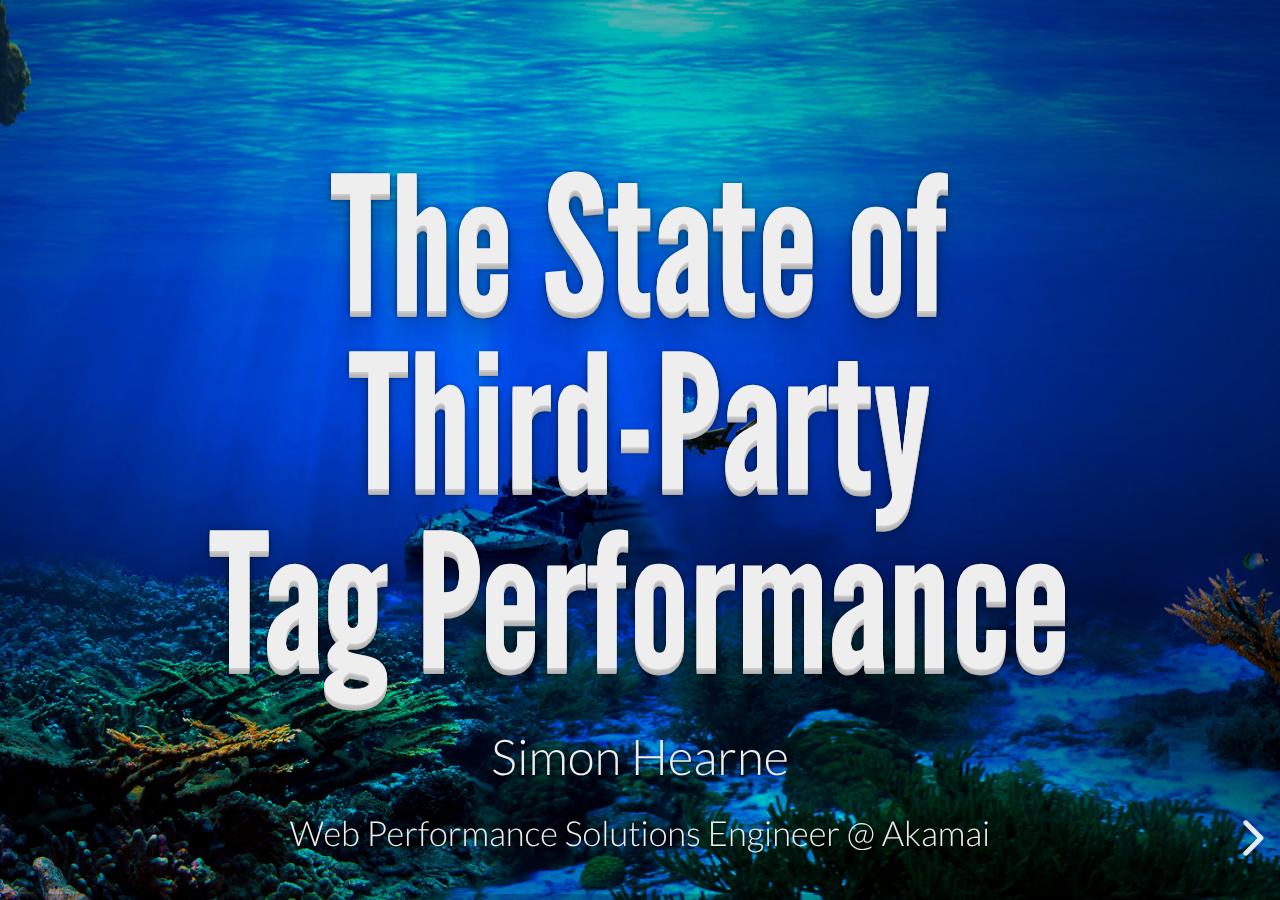
==== ad-block-perf/index.html @ 565d0bac "defer scripts" ====
<!doctype html>
<html lang="en">

	<head>
		<meta charset="utf-8">

		<title>The state of third-party tag performance - @SimonHearne</title>

		<meta name="description" content="Presentation: The state of third-party tag performance. Presented at the Ad Blocker Dev Summit 2019 in Amsterdam.">
		<meta name="author" content="Simon Hearne">

		<meta name="apple-mobile-web-app-capable" content="yes">
		<meta name="apple-mobile-web-app-status-bar-style" content="black-translucent">

		<meta name="viewport" content="width=device-width, initial-scale=1.0, maximum-scale=1.0, user-scalable=no">

		<link rel="stylesheet" href="../css/reveal.css">
		<link rel="stylesheet" href="../css/theme/simon.css" id="theme">

		<!-- Theme used for syntax highlighting of code -->
		<!--<link rel="stylesheet" href="../lib/css/zenburn.css">-->

		<!--<link rel="stylesheet" href="../lib/css/animate.min.css">-->

		<meta property=“og:image” content="https://simonhearne.com/presentations/social_adblock.jpg" />
		<meta property=”og:image:width” content=1200 />
		<meta property=”og:image:height” content=561 />
		<meta name="twitter:card" content="summary_large_image" />
		<meta name="twitter:creator" content="@SimonHearne" />
		<meta name="twitter:title" content="The state of third-party tag performance">
		<meta name="twitter:description" content="" />
		<meta name="twitter:image" content="https://simonhearne.com/presentations/social_adblock.jpg" />
		
		<!-- Printing and PDF exports -->
		<script>
			var link = document.createElement( 'link' );
			link.rel = 'stylesheet';
			link.type = 'text/css';
			link.href = window.location.search.match( /print-pdf/gi ) ? '../css/print/pdf.css' : '../css/print/paper.css';
			document.getElementsByTagName( 'head' )[0].appendChild( link );
		</script>

		<script defer src="../lib/js/head.min.js"></script>
		<script defer src="../js/reveal.js"></script>
		<script defer src="../lib/js/jquery-3.3.1.min.js"></script>

		<link rel="preload" as="font" type="font/woff"  crossorigin href="../lib/font/league-gothic/league-gothic.woff">
		<link rel="preload" as="font" type="font/woff2" crossorigin href="../lib/font/lato-v14-latin/lato-v14-latin-300.woff2">
		<link rel="preload" as="font" type="font/woff2" crossorigin href="../lib/font/lato-v14-latin/lato-v14-latin-300italic.woff2">
		<link rel="preload" as="font" type="font/woff2" crossorigin href="../lib/font/lato-v14-latin/lato-v14-latin-regular.woff2">

		<base target="_blank">
		<!--[if lt IE 9]>
		<script src="lib/js/html5shiv.js"></script>
		<![endif]-->
	</head>

	<body>
		<div class="reveal">
			<div class="smaller tagline">@SimonHearne</div>
			<!-- Any section element inside of this container is displayed as a slide -->
			<div class="slides">
				<section data-background-color="#000" data-background-image="media/underwater.jpg" data-background-fit="stretch">
					<h1 style="line-height: 0.95;">The State of<br>Third-Party<br>Tag Performance</h1>
					<div class="bottom" style="position: fixed;bottom: 0;width: 100%;text-align: center;">
						<p style="margin-bottom:0;">Simon Hearne</p>
						<p class="smaller">Web Performance Solutions Engineer @ Akamai</p>		
						<p id="help-text" class="help-text"></p>
					</div>
				</section>
				<section>
					<h3>We pitch ad blockers on speed</h3>
					<blockquote>Experience a cleaner, faster web</blockquote><p class="quote-attr">AdBlock Plus</p>
					<blockquote>Opera will speed you up on the web and make sure ads don’t distract you from what matters</blockquote><p class="quote-attr">Opera</p>
					<blockquote>..control over ads and tracking technologies to speed up page loads</blockquote><p class="quote-attr">Ghostery</p>
				</section>
				<section>
					<h3>Users want speed</h3>
					<p>Top Motivations for Using an Ad Blocker:</p>
					<ol class="smaller">
						<li>Too many ads (48%)</li>
						<li>Irrelevant ads (47%)</li>
						<li>Ads are intrusive (44%)</li>
						<li>Viruses / bugs (38%)</li>
						<li>Ads take up space (38%)</li>
						<li><b>Improve page load speed (33%)</b></li>
						<li>Avoid video ads (29%)</li>
						<li>Privacy concerns (26%)</li>
						<li><b>Preserve data budget (23%)</b></li>
						<li><b>Preserve device battery (23%)</b></li>
					</ol>
					<p class="smallest bottom-right"><a href="https://www.digitalinformationworld.com/2019/04/global-ad-blocking-behaviors-infographic.html">GlobalWebIndex Q3 2018</a></p>
				</section>
				<section>
					<h3>Coming Up:</h3>
					<ol>
						<li>The Importance of Speed</li>
						<li>Getting Speed Data</li>
						<li>Tags?</li>
						<li>Tag Performance</li>
						<li>The Impact of Ad Blockers</li>
					</ol>
				</section>
				<section>
					<h3>Data Source 1 📊</h3>
					<img class="plain stretch" data-src="media/mpulse.png">
					<p class="smallest bottom-right"><a href="https://developer.akamai.com/akamai-mpulse">Akamai mPulse</a></p>
				</section>
				<section>
					<h3>Data Source 2 📊</h3>
					<img class="plain stretch" data-src="media/httparchive.png">
					<p class="smallest bottom-right"><a href="https://httparchive.org">HTTP Archive</a></p>
				</section>

				<section>
					<section>
						<h2>The Importance of Speed</h2>
					</section>
					<section>
						<h3>Speed matters</h3>
						<table class="twocol">
							<tr>
								<td><img class="plain" data-src="media/bbc.png"/></td>
								<td>The BBC loses an additional 10% of users for every additional second it takes to load</td>
							</tr>
							<tr class="fragment">
								<td><img class="plain" data-src="media/pinterest.png"/></td>
								<td>Pinterest improved load time by 40% and saw 15% increase in SEO traffic and 15% increase in conversions</td>
							</tr>
							<tr class="fragment">
								<td><img class="plain" data-src="media/ft.png"/></td>
								<td>The Financial times increased user engagement by 30% when they released the new, performance focused FT.com</td>
							</tr>
						</table>
						<p class="subtitle smallest bottom-right"><a href="https://wpostats.com/tags/engagement/">wpostats.com/tags/engagement/</a></p>
					</section>
					<section>
						<h3>Speed Correlates with Engagement</h3>
						<div class="vega-chart" id="vis1" data-spec="data/sessionlength.json"></div>
						<p class="smallest bottom-right">~1Bn mPulse pageview beacons - early March 2019</p>
					</section>
				</section>

				<section>
					<section>
						<h2>Getting Speed Data ⚡️</h2>
					</section>
					<section>
						<h3>Collecting Data 🔎</h3>
						<div style="width:100%;text-align:center;background-color:#fff4;">
							<div class="fragment" style="float:left;width:33%;">
								<h5>Ad Hoc 🛠</h5>
								<ul class="smaller">
									<li>Developer Tools</li>
									<li>PageSpeed Insights</li>
									<li>WebPageTest</li>
								</ul>
							</div>
							<div class="fragment" style="float:left;width:33%;">
								<h5>Synthetics 🤖</h5>
								<ul class="smaller" >
									<li>Rigor</li>
									<li>Catchpoint</li>
									<li>SpeedCurve</li>
								</ul>
							</div>
							<div class="fragment" style="float:left;width:33%;">
								<h5>RUM 🥃</h5>
								<ul class="smaller">
									<li>Analytics?</li>
									<li>APM</li>
									<li>mPulse 👍</li>
								</ul>
							</div>
						</div>
					</section>
					<section>
						<h3>Data Points</h3>
						<img class="stretch" style="background: rgba(255, 255, 255, 0.7);" data-src="media/rtapi.svg">
						<p class="smallest bottom-right"><a href="https://www.w3.org/TR/resource-timing-2/">Resource Timing API Level 2 - W3.org</a></p>
					</section>
					<section data-background-image="media/newspaper.jpeg" data-background-size="stretch">
						<h3 class="dark-bg">A Willing Victim</h3>
					</section>
					<section>
						<h3>Gotchas 1/3</h3>
						<blockquote>The Timing-Allow-Origin response header specifies origins that are allowed to see values [..] which would otherwise be reported as zero due to cross-origin restrictions.</blockquote>
						<p class="smallest bottom-right"><a href="https://developer.mozilla.org/en-US/docs/Web/HTTP/Headers/Timing-Allow-Origin">Timing-Allow-Origin</a></p>
					</section>
					<section>
						<h3>Gotchas 2/3</h3>
						<blockquote>all content loaded from cross-origin IFRAMEs (and below) are completely hidden to ResourceTiming.</blockquote>
						<p class="smallest bottom-right"><a href="https://github.com/w3c/resource-timing/issues/210">Cross-origin IFRAME opting-in to sharing ResourceTiming data</a></p>
					</section>
					<section>
						<h3>Gotchas 3/3</h3>
						<p>Ad Block detection on one national publisher,<br>with a narrow demographic.</p>
					</section>
					
				</section>

				<section>
					<section>
						<h2>Tags?</h2>
						<img class="plain stretch" data-src="media/tag.png"/>
					</section>
					<section>
						<h2>Tags!</h2>
						<img class="plain stretch" data-src="media/net.png"/>
					</section>
					<section class="center" data-state="plain-slide" data-background="media/requestmap.png" data-background-color="#000">
                        <h3 class="dark-bg">1/4 of web pages have <br/>&gt;90% third-party requests</h3>
                        <p class="smallest bottom-right"><a href="https://discuss.httparchive.org/t/what-is-the-distribution-of-1st-party-vs-3rd-party-resources/100">HTTP Archive</a></p>
                    </section>
					<section data-background-image="media/why.png" data-background-size="contain" data-background-color="#fff">
					</section>
					<section>
						<h3>Tags serve business goals 💵</h3>
						<ul class="no-bullets">
							<li class="fragment">💹 Measurement &amp; Analytics</li>
							<li class="fragment">🧪 Personalization &amp; Testing</li>
							<li class="fragment">💬 Comments &amp; Live Chat</li>
							<li class="fragment">🏷 Tag Management</li>
							<li class="fragment">💸 <b>Ads &amp; Retargeting</b></li>
						</ul>
					</section>
					<section>
						<h3>"Who put Facebook on the site?!"</h3>
						<img class="plain" style="width:30%;" data-src="media/stopfacebook.png"/>
					</section>
					<section data-background-image="media/requestmap-ok.png" data-background-size="contain">
						<h3>Tags can get out of control 😱</h3>
						<ul>
							<li>352 Requests</li>
							<li>147 Domains</li>
							<li>2,300kB (1,700kB tags)</li>
						</ul>
						<p class="smallest bottom-right"><a href="https://requestmap.herokuapp.com/render.php?server=wpt.webperf.tools&id=190926_QV_52830ac2c7b5cb3acde53ed7f3c01a2f&legend=0&hidelabels=0&dark=1#">RequestMap</a></p>
					</section>
					<section data-background-image="media/requestmap-gtm.png" data-background-size="contain" data-background-position="center bottom">
						<h3>Tag managers are enablers</h3>
					</section>
					<section data-background-image="media/requestmap-ads.png" data-background-size="contain" data-background-position="center bottom">
						<h3>Ad Networks are greedy</h3>
					</section>
					<section>
						<h3>So what?</h3>
						<p>¯\_(ツ)_/¯</p>
					</section>
				</section>

				<section>
					<section data-background-image="media/bees.jpg" data-background-size="stretch">
						<h2 class="dark-bg">Tag Performance</h2>
					</section>
					<section>
						<h3>What's the Risk?</h3>
						<h4>SPOF</h4><br>
						<video class="stretch" muted autoplay data-autoplay data-src="media/spof.mp4"></video>
					</section>
					<section>
						<h3>What's the Risk?</h3>
						<h4>OnLoad SPOF</h4>
						<img class="plain stretch" data-src="media/onloadspof.png">
						<p class="smallest bottom-right"><a href="https://wpt.webperf.tools/result/190927_7Z_4/1/details/#waterfall_view_step1">WebPageTest.org</a></p>
					</section>
					<section>
						<h3>Lucky they're always fast, right?</h3>
						<div class="vega-chart" id="vis3" data-spec="data/hosts.json"></div>
					</section>
					<section>
						<h3>What's the Risk?</h3>
						<h4>Interactivity</h4>
						<img class="plain stretch" data-src="media/cpu.png">
					</section>
				</section>

				<section>
					<section>
						<h2>The Impact of Ad Blockers</h2>
					</section>
					<section data-background-image="media/dominos.jpg" data-background-size="stretch">
						<h3>Positive, right?</h3>
					</section>
					<section>
						<h3>A simple test</h3>
						<img class="plain stretch" data-src="media/webtest.app.png">
						<p class="smallest bottom-right"><a href="https://webtest.app/">webtest.app</a></p>
					</section>
					<section data-background-image="media/newspaper.jpeg" data-background-size="stretch">
						<h3 class="dark-bg">What about the wild?</h3>
					</section>
					<section>
						<h3>Results</h3>
						<p class="smaller"><b>8.98%</b> pageviews with ads blocked (n=50M)</p>
						<table class="smaller">
							<tr><th>Metric</th><th>With Ads</th><th>Without Ads</th><th>Difference</th></tr>
							<tr class="fragment"><td>Page Load Time (ms)</td><td>6,130</td><td>4,600</td><td>-25%</td></tr>
							<tr class="fragment"><td>Time to Interactive (ms)</td><td>5,480</td><td>4,260</td><td>-22%</td></tr>
							<tr class="fragment"><td>LongTasks Time (ms)</td><td>1,270</td><td>241</td><td>-81%</td></tr>
							<tr class="fragment"><td>First Input Delay (ms)</td><td>86</td><td>8</td><td>-93%</td></tr>
							<tr class="fragment"><td>Page Size (MB)</td><td>2.69</td><td>1.99</td><td>-26%</td></tr>
							<tr class="fragment"><td>Bounce Rate</td><td>68.8%</td><td>67.0%</td><td>-2%</td></tr>
							<tr class="fragment"><td>Time on Site (s)</td><td>410</td><td>708</td><td>+72%</td></tr>
							<tr class="fragment"><td>Session Length (pages)</td><td>2.80</td><td>4.41</td><td>+58%</td></tr>
							<tr class="fragment"><td>JavaScript Errors per Page</td><td>1.92</td><td>0.18</td><td>-91%</td></tr>
						</table>
					</section>
				</section>
				
				<section>
					<section>
						<h3>Conclusions</h3>
						<ul>
							<li>Third-party tags are pernicious</li>
							<li>Ad Blockers significantly improve performance</li>
							<li>Users with Ad Blocking enabled engage more</li>
						</ul>
					</section>
				</section>
			
				<section>
					<section>
						<h2>Thank you 🙏</h2>
						<ul class="no-bullets">
							<li>📧&nbsp;&nbsp;shearne@akamai.com</li>
							<li>📣&nbsp;&nbsp;@SimonHearne</li>
							<li>🌎&nbsp;&nbsp;simonhearne.com</li>
						</ul>
						<p class="smallest bottom-right">simonhearne.com/presentations/ad-block-perf/</p>
					</section>
				</section>
	
			</div>
			<div id="chart-controls" class="hide"></div>

		</div>

		<script>
			window.addEventListener('load',function() {
				var presenting = window.location.search.includes('present');
				var keyboard = {
					// pause/resume time when Enter is pressed
					13: () => {
						ElapsedTimeBar.isPaused ? ElapsedTimeBar.resume() : ElapsedTimeBar.pause();
					},
					// reset timer when 'r' is pressed
					82: () => {
						ElapsedTimeBar.reset();
					},
					48: () => {
						Reveal.slide( 0 );
						ElapsedTimeBar.reset();
					}
				};
				if (presenting) {
					keyboard = Object.assign(keyboard,{
						39: 'next',
						37: 'prev'
					});
				};
						
				function getFragment(event) {
					return (event.currentSlide.id !== "" ? event.currentSlide.id : null);
				}
				// More info https://github.com/hakimel/reveal.js#configuration
				Reveal.initialize({
					controls: !presenting,
					progress: true,
					history: true,
					center: true,

					transition: 'none', // none/fade/slide/convex/concave/zoom

					allottedTime: 25 * 60 * 1000, // 25 minutes
					barColor: 'hsl(220,99%,54%)',

					// More info https://github.com/hakimel/reveal.js#dependencies
					dependencies: [
						{ src: '../lib/js/classList.js', condition: function() { return !document.body.classList; } },
						{ src: '../plugin/markdown/marked.js', condition: function() { return !!document.querySelector( '[data-markdown]' ); } },
						{ src: '../plugin/markdown/markdown.js', condition: function() { return !!document.querySelector( '[data-markdown]' ); } },
						{ src: '../plugin/embed-tweet/embed-tweet.js', condition: function() { return !!document.querySelector( 'div.tweet[data-src]' ); } },
						{ src: '../lib/js/vega.min.js', condition: function() { return !!document.querySelector( 'div.vega-chart' ); } },
						{ src: '../lib/js/vega-embed.min.js', condition: function() { return !!document.querySelector( 'div.vega-chart' ); } },
						{ src: '../plugin/elapsed-time-bar/elapsed-time-bar.js'},
						{ src: '../plugin/highlight/highlight.js', async: true, callback: function() { hljs.initHighlightingOnLoad(); } },
						{ src: '../plugin/search/search.js', async: true },
						{ src: '../plugin/zoom-js/zoom.js', async: true },
						{ src: '../plugin/notes/notes.js', async: true }
					],

					keyboard: keyboard
				});
				Reveal.addEventListener( 'slidechanged', function( event ) {
					let state = {h: event.indexh, v: event.indexv, name: getFragment(event)};
				} );

				/* animate.css */
				// Set animation delay if data-delay is specified
				Reveal.addEventListener('ready', function ( event ) {
					$('*[data-delay]').each( function () { 
						var delay = $(this).attr("data-delay");
						$(this).css("-webkit-animation-delay", delay+"s"); 
						$(this).css("animation-delay", delay+"s"); 
					});

					let width = window.innerWidth / 2;
					$(".vega-chart").each(function() {
						let spec = this.attributes.getNamedItem("data-spec").value;
						//spec = "https://raw.githubusercontent.com/vega/vega/master/docs/examples/bar-chart.vg.json";
						vegaEmbed('#'+this.id, spec, {"actions": false, "theme": "dark", "width": width, "renderer": "svg", "config": "data/config.json"}).then(function(result) {
						// Access the Vega view instance (https://vega.github.io/vega/docs/api/view/) as result.view
						}).catch(console.error);
					});
				});

				// Set animation duration if data-duration is specified
				Reveal.addEventListener('ready', function ( event ) {
					$('*[data-duration]').each( function () { 
						var duration = $(this).attr("data-duration");
						$(this).css("-webkit-animation-duration", duration+"s"); 
						$(this).css("animation-duration", duration+"s"); 
					});
					embedVegaCharts();
				});

				function embedVegaCharts() {
					if (window.hasOwnProperty('vegaEmbed')) {
						console.log("vega-ready");
						let width = window.innerWidth / 2;
						let slideElement = document.getElementsByClassName('slides')[0];
						if (slideElement) {width = slideElement.offsetWidth};
						$(".vega-chart").each(function() {
							let spec = this.attributes.getNamedItem("data-spec").value;
							//spec = "https://raw.githubusercontent.com/vega/vega/master/docs/examples/bar-chart.vg.json";
							vegaEmbed('#'+this.id, spec, {"actions": false, "theme": "dark", "width": width, "renderer": "svg", "config": "data/config.json"}).then(function(result) {
							// Access the Vega view instance (https://vega.github.io/vega/docs/api/view/) as result.view
							}).catch(console.error);
						});
					} else {
						console.log("vega-not-ready");
						setTimeout(embedVegaCharts,1000);
					}
				};

				// Animate items that are not in a fragment
					Reveal.addEventListener('slidechanged', function( event ) {
					// Animate elements that are not a fragment (or in a fragment)
					var filter = '*[data-animate]:not(.fragment):not(.fragment *)';
					
					$(event.currentSlide).find(filter).each( function () {
						$(this).addClass('animated');
						$(this).addClass($(this).attr('data-animate'));
					});		
					$(event.previousSlide).find(filter).each( function () {
						$(this).removeClass('animated');
						$(this).removeClass($(this).attr('data-animate'));
					});		
					});

					// Animate fragments
					Reveal.addEventListener('fragmentshown', function( event ) {
						function loop(i, el) { 
							if ($(el).attr('data-animate')) {
								$(el).addClass('animated');
								$(el).addClass($(el).attr('data-animate'));
							}
							$.each($(el).children().not('.fragment'), loop);
						};
						$.each(event.fragments, loop);
					});

					// Make the animation runnable again if fragment is hidden
					Reveal.addEventListener('fragmenthidden', function( event ) {	  
					function loop(i, el) { 
						if ($(el).attr('data-animate')) {
							$(el).removeClass('animated');
							$(el).removeClass($(el).attr('data-animate'));
						}
						$.each($(el).children().not('.fragment'), loop);
					};
					$.each(event.fragments, loop);
				});
			});
		</script>

		<script nonce="googleAnalytics">
			(function(i,s,o,g,r,a,m){i['GoogleAnalyticsObject']=r;i[r]=i[r]||function(){
			(i[r].q=i[r].q||[]).push(arguments)},i[r].l=1*new Date();
			i.initAnalytics=function(){a=s.createElement(o),m=s.getElementsByTagName(o)[0];
			a.async=1;a.src=g;m.parentNode.insertBefore(a,m)
			}})(window,document,'script','//www.google-analytics.com/analytics.js','ga');
			
			ga('create', 'UA-6512525-16', 'auto', {'siteSpeedSampleRate': 100});
			ga('send', 'pageview');
			
			window.addEventListener('load',function(){initAnalytics()});
		</script>
	</body>
</html>
---- css/theme/simon.css ----
/**
 * League theme for reveal.js.
 *
 * This was the default theme pre-3.0.0.
 *
 * Copyright (C) 2011-2012 Hakim El Hattab, http://hakim.se
 */
@import url(../../lib/font/league-gothic/league-gothic.css);
@import url(../../lib/font/lato-v14-latin/lato-v14-latin.css);
@import url(../../lib/font/smythe-v9-latin/smythe-v9-latin.css);
@import url(../../lib/font/josefin-sans-v13-latin/josefin-sans-v13-latin.css);
/*@import url(https://fonts.googleapis.com/css?family=Lato:400,700,400italic,700italic);*/
/*********************************************
 * GLOBAL STYLES
 *********************************************/
body {
  background: #1c1e20;
  background: -moz-radial-gradient(center, circle cover, #554860 0%, #1c1e20 100%);
  background: -webkit-gradient(radial, center center, 0px, center center, 100%, color-stop(0%, #554860), color-stop(100%, #1c1e20));
  background: -webkit-radial-gradient(center, circle cover, #554860 0%, #1c1e20 100%);
  background: -o-radial-gradient(center, circle cover, #554860 0%, #1c1e20 100%);
  background: -ms-radial-gradient(center, circle cover, #554860 0%, #1c1e20 100%);
  background: radial-gradient(center, circle cover, #554860 0%, #1c1e20 100%); 
  text-rendering: geometricPrecision; }

html.title-slide body {
  background: -webkit-radial-gradient(center, circle cover, hsl(297,99%,54%) 0%, #1c1e20 100%);
}

html.main-slide body {
  background: -webkit-radial-gradient(center, circle cover, rgb(138, 16, 109)  0%, #1c1e20 100%);
}

html.secondary-slide body {
  background: -webkit-radial-gradient(center, circle cover, rgb(19, 128, 5)  0%, #1c1e20 100%);
}

html.tertiary-slide body {
  background: -webkit-radial-gradient(center, circle cover, rgb(26, 1, 141) 0%, #1c1e20 100%);
}

.serif {
  font-family: Garamond, Georgia, serif;
}

.reveal table.list {
  font-size: 70%;
  
}

.reveal table.list td:first-of-type {
  text-align: right;  
  white-space: nowrap;
  vertical-align: top;
}

.reveal table.list td:first-of-type::after {
  content: '⇨';
  margin-left: 1em;
}

.main-slide {
  font-size:500%;
}

.reveal {
  font-family: "Lato", sans-serif;
  font-size: 40px;
  font-weight: 300;
  color: #eee; }

::selection {
  color: #fff;
  background: #FF5E99;
  text-shadow: none; }

::-moz-selection {
  color: #fff;
  background: #FF5E99;
  text-shadow: none; }

.reveal .slides > section,
.reveal .slides > section > section {
  line-height: 1.3;
  font-weight: inherit; }

/*********************************************
 * HEADERS
 *********************************************/
.reveal h1,
.reveal h2,
.reveal h3,
.reveal h4,
.reveal h5,
.reveal h6 {
  margin: 0 0 40px 0;
  color: #eee;
  font-family: "League Gothic", Impact, sans-serif;
  font-weight: normal;
  line-height: 1.2;
  letter-spacing: normal;
  /*text-transform: uppercase;*/
  text-shadow: 0px 0px 6px rgba(0, 0, 0, 0.2);
  word-wrap: break-word; }

.reveal h1 {
  font-size: 3.8em; }

.reveal h2 {
  font-size: 2.6em; }

.reveal h3 {
  font-size: 2em; }

.reveal h4 {
  font-size: 1em; 
  margin-bottom:-10px !IMPORTANT;
  margin-top:-20px !IMPORTANT;
  color: white !IMPORTANT;
  letter-spacing:125%;
  text-shadow: 1px 2px 2px rgba(0,0,0,0.5);
}

.reveal h1 {
  text-shadow: 0 1px 0 #ccc, 0 2px 0 #c9c9c9, 0 3px 0 #bbb, 0 4px 0 #b9b9b9, 0 5px 0 #aaa, 0 6px 1px rgba(0, 0, 0, 0.1), 0 0 5px rgba(0, 0, 0, 0.1), 0 1px 3px rgba(0, 0, 0, 0.3), 0 3px 5px rgba(0, 0, 0, 0.2), 0 5px 10px rgba(0, 0, 0, 0.25), 0 20px 20px rgba(0, 0, 0, 0.15); }

.reveal h2 {
  text-shadow: 3px 3px 2px rgba(0, 0, 0, 0.5); }
  

  /*********************************************
 * OTHER
 *********************************************/
.reveal p {
  margin: 20px 0;
  line-height: 1.3;
  text-shadow: 1px 1px 3px rgba(0,0,0,0.5); }

/* Ensure certain elements are never larger than the slide itself */
.reveal img,
.reveal video,
.reveal iframe {
  max-width: 95%;
  max-height: 95%; }

.reveal strong,
.reveal b {
  font-weight: bold; }

.reveal em {
  font-style: italic; }

.reveal ol,
.reveal dl,
.reveal ul {
  display: inline-block;
  text-align: left;
  margin: 0 0 0 1em; }

.reveal ol {
  list-style-type: decimal; }

.reveal ul {
  list-style-type: disc; }

.reveal ul.no-bullets {
    list-style-type: none;
}

.reveal ul ul {
  list-style-type: square; }

.reveal ul ul ul {
  list-style-type: circle; }

.reveal ul ul,
.reveal ul ol,
.reveal ol ol,
.reveal ol ul {
  display: block;
  margin-left: 40px; }

.reveal dt {
  font-weight: bold; }

.reveal dd {
  margin-left: 40px; }

.reveal blockquote {
  display: block;
  position: relative;
  width: 70%;
  margin: 0 auto;
  padding: 5px;
  font-style: italic;
  background: rgba(255, 255, 255, 0.05);
  box-shadow: 0px 0px 2px rgba(0, 0, 0, 0.2); }

  .reveal blockquote::before {
    content: '“';
    position: absolute;
    font-size: 4.5rem;
    text-align: left;
    top: -2rem;
    left: -2rem;
    opacity: 0.3;
  }
.reveal blockquote p:first-child,
.reveal blockquote p:last-child {
  display: inline-block; }

.reveal .quote-attr {
  display: block;
  position: relative;
  margin: 5px auto;
  padding: 5px;
  width: 70%;
  text-align: right;
  font-size: 70%;
  margin-top: 0;
}

.reveal q {
  font-style: italic; }

.reveal pre {
  display: block;
  position: relative;
  width: 90%;
  margin: 20px auto;
  text-align: left;
  font-size: 0.55em;
  font-family: monospace;
  line-height: 1.2em;
  word-wrap: break-word;
  box-shadow: 0px 0px 6px rgba(0, 0, 0, 0.3); }

.reveal code {
  font-family: monospace;
  text-transform: none; }

.reveal code.inline-code {
  font-size: 90%;
  background-color: rgba(0,0,0,0.3); }

.reveal pre code {
  display: block;
  padding: 5px 5px 5px 25px;
  overflow: auto;
  max-height: 400px;
  word-wrap: normal; }

.reveal sub {
  vertical-align: sub; }

.reveal small {
  display: inline-block;
  font-size: 0.6em;
  line-height: 1.2em;
  vertical-align: top; }

.reveal small * {
  vertical-align: top; }

/*********************************************
 * LINKS
 *********************************************/
.reveal a {
  color: #13DAEC;
  text-decoration: none;
  -webkit-transition: color .15s ease;
  -moz-transition: color .15s ease;
  transition: color .15s ease; }

.reveal a:hover {
  color: #71e9f4;
  text-shadow: none;
  border: none; }

.reveal .roll span:after {
  color: #fff;
  background: #0d99a5; }

/*********************************************
 * IMAGES
 *********************************************/
.reveal section img {
  margin: 15px 0px;
  background: rgba(255, 255, 255, 0.2);
  border: 4px solid #eee;
  box-shadow: 0 0 10px rgba(0, 0, 0, 0.15); }

.reveal section img.plain {
  background: none;
  border: 0;
  box-shadow: none; }

.reveal a img {
  -webkit-transition: all .15s linear;
  -moz-transition: all .15s linear;
  transition: all .15s linear; }

.reveal a:hover img {
  background: rgba(255, 255, 255, 0.2);
  border-color: #13DAEC;
  box-shadow: 0 0 20px rgba(0, 0, 0, 0.55); }

/*********************************************
 * NAVIGATION CONTROLS
 *********************************************/
.reveal .controls {
  color: #13DAEC; }

/*********************************************
 * PROGRESS BAR
 *********************************************/
.reveal .progress {
  background: rgba(0, 0, 0, 0.2);
  color: hsl(297,99%,54%) }

.reveal .progress span {
  -webkit-transition: width 800ms cubic-bezier(0.26, 0.86, 0.44, 0.985);
  -moz-transition: width 800ms cubic-bezier(0.26, 0.86, 0.44, 0.985);
  transition: width 800ms cubic-bezier(0.26, 0.86, 0.44, 0.985); }

div.pdf-page p.subtitle {
  position: relative !IMPORTANT;
}

/*********************************************
 * TEXT STYLES
 *********************************************/
p.subtitle {
  font-size: 80%;
  opacity: 0.7;
  z-index: 10;
  text-align: left !IMPORTANT;
}
p.top-right {
  position: fixed;
  right: 40px;
  top: 60px;
}
p.bottom-right {
  position: fixed;
  right: 0px;
  bottom: 0px;
  text-align: right;
}
p.bottom-left {
  position: fixed;
  bottom: 0px;
  left: 0px;
}
.smaller {
  font-size: 70% !important;
}
.smallest {
  font-size: 50% !important;
}

/*********************************************
 * TABLE STYLES
 *********************************************/

.reveal table {
  margin: auto;
  border-collapse: collapse;
  border-spacing: 0; }

.reveal table th {
  font-weight: bold; }

.reveal table th,
.reveal table td {
  vertical-align: middle;
  text-align: left;
  padding: 0.2em 0.5em 0.2em 0.5em; }

.reveal table th[align="center"],
.reveal table td[align="center"] {
  text-align: center; }

.reveal table th[align="right"],
.reveal table td[align="right"] {
  text-align: right; }

.reveal table.twocol td:first-of-type {
  width: 25%;
  background-color: rgba(255,255,255,0.4); }

.reveal table.twocol td {
  font-size: 75%;
}

.noise {
  width: 200vw;
  height: 200vh;
  position: absolute;
  top: -500px;
  right: -500px;
  bottom: -500px;
  left: -500px;
  background: transparent url(../noise.png) 0 0;
  background-size: 320px 320px;
	opacity: .4;
	animation: noise 1s steps(3) infinite both;
}

@keyframes noise {
  0% {
    transform: translateX(0px,0px); }
  10% {
    transform: translate(-100px, 100px);
  }
  20% {
    transform: translate(150px, -100px);
  }
  30% {
    transform: translate(-100px,100px);
  }
  40% {
    transform: translate(100px, -150px);
  }
  50% {
    transform: translate(-100px, 200px);
  }
  60% {
    transform: translate(-200px, -100px);
  }
  70% {
    transform: translateY(50px, 100px);
  }
  80% {
    transform: translate(100px, -150px);
  }
  90% {
    transform: translate(0px, 200px);
  }
  100% {
    transform: translate(-100px, 100px);
  }
}

.reveal .intermission {
  font-family: 'Smythe'; }

@media print {
  .reveal .slide-background {
      background: -webkit-radial-gradient(center, circle cover, rgb(19, 128, 5) 0%, #1c1e20 100%)  !important;
      -webkit-print-color-adjust: exact; 
  }
  .noprint {
    display: none !important;
    visibility: hidden !important;
    opacity: 0 !important;
  }
}

.reveal img.stretch {
  width: 70%;
  max-height: 70%;
}

span { display: inline-block; }

.font-effect-static {
  /*
  -webkit-mask-image: url(../noise.png);
  text-shadow: 0 0 2px #000, 0 0 4px #000, 0 0 6px #000, 0 0 8px #333, 0 0 10px #fff;
  font-size: 110%;
  */
  animation: textnoise 0.5s steps(8,end) infinite both;
}

@keyframes textnoise {
  0% {
    transform: translateX(0px,0px); }
  10% {
    transform: translate(-1px, 1px);
  } 
  20% {
    transform: translate(1.5px, -1px);
  }
  30% {
    transform: translate(-1px,1px);
  }
  40% {
    transform: translate(1px, -1.5px);
  }
  50% {
    transform: translate(-1px, 2px);
  }
  60% {
    transform: translate(-2px, -1px);
  }
  70% {
    transform: translateY(0.5px, 1px);
  }
  80% {
    transform: translate(1px, -1.5px);
  }
  90% {
    transform: translate(0px, 2px);
  }
  100% {
    transform: translate(-1px, 1px);
  }
}

.next-icon {
  position: absolute;
  top: 0;
  right: 0;
}

.hide {
  visibility: hidden;
  opacity: 0;
  display: none;
}

.reveal table.compact {
  font-size: 80%;
}

.reveal table.compact tr td,
.reveal table.compact tr th {
  padding: 0.1em 0.25em 0.1em 0.25em;
}

.reveal .tagline {
  position: absolute;
  bottom: 0;
  left: 0;
  padding-bottom: 30px !important;
  padding-left: 33px !important;
  opacity: 0.5;
}

h3.with-subtitle {
  font-size: 1.5em;
}

h3 span.subtitle {
  font-size: 60%;
  display: block;
  margin-top: -15px;
}

/* DEMO CONTROLS */

.clickable {
  cursor: pointer;
  user-select: none;
  color: #9393ff;
}
.demo-container {
  position: relative;
  width: 100%;
}
.demo-background-container {
  position: absolute;
  top: 0;
  width: 100%;
  height: 100%;
  z-index: 1;
}
.demo-foreground-container {
  position: absolute;
  top: 0;
  width: 100%;
  height: 100%;
  z-index: 2;
}
.demo-bar {
  width: 100%;
  height: 40px;
  margin-bottom: 40px !important;
  cursor: pointer;
}
.demo-bar.demo-background {
  background-color: #bab;
  box-shadow: 1px 1px 4px 0 #000;
}
.demo-bar.demo-background:active {
  box-shadow: 1px 1px 4px 2px red;
}
.demo-bar.demo-foreground {
  will-change: width;
  width: 0;
  background-color: blueviolet;
}
.demo-bar.demo-foreground.demo-med {
  transition: width 1s linear;
}
.demo-bar.demo-foreground.demo-fast {
  transition: width 1.1s linear;
}
.demo-bar.demo-foreground.demo-faster {
  transition: width 1.3s linear;
}
.demo-bar.demo-foreground.demo-on {
  width: 100%;
}
.demo-controls {
  position: relative;
  top: 220px;
}

.reveal video {
  max-height: 45rem !important;
}

ul li ul li {
  font-size: 0.7em !important;
}

img.cursor {
  display: block;
  position: relative;
  margin: 0 !important;
  width: 4rem !important;
  border: none !important;
  background: transparent !important;
  box-shadow: none !important;
  z-index: 1000;
}

.animate-hover {
  transition: border 0.5s ease-in;
  transition: color 0.5s ease-out;
  transition: 0.5s ease-out;
}
.animate-hover:hover {
  border: 4px solid green;
  color: green;
  transform: rotateX(20deg);
}

.btn-big:active {
  border: 4px solid greenyellow;
  color: greenyellow;
}

.btn-big {
  font-size: x-large;
  padding: 0.1rem 0.5rem;
  background-color: transparent;
  margin-bottom: 10px;
  color: deepskyblue;
  border: 4px solid deepskyblue;
}

.vega-bindings span {
  font-size: 50%;
}

span.vega-bind-name::after {
  content: ':';
  margin-right: 7px;
}

div.vega-bind {
  line-height: 0.5em;
}

.dark-bg {
  background-color: rgba(0,0,0,0.5);
  border-radius: 0.5em;
}
.lite-bg {
  background-color: rgba(255,255,255,0.9);
  border-radius: 0.5em;
}
---- lib/css/zenburn.css ----
/*

Zenburn style from voldmar.ru (c) Vladimir Epifanov <voldmar@voldmar.ru>
based on dark.css by Ivan Sagalaev

*/

.hljs {
  display: block;
  overflow-x: auto;
  padding: 0.5em;
  background: #3f3f3f;
  color: #dcdcdc;
}

.hljs-keyword,
.hljs-selector-tag,
.hljs-tag {
  color: #e3ceab;
}

.hljs-template-tag {
  color: #dcdcdc;
}

.hljs-number {
  color: #8cd0d3;
}

.hljs-variable,
.hljs-template-variable,
.hljs-attribute {
  color: #efdcbc;
}

.hljs-literal {
  color: #efefaf;
}

.hljs-subst {
  color: #8f8f8f;
}

.hljs-title,
.hljs-name,
.hljs-selector-id,
.hljs-selector-class,
.hljs-section,
.hljs-type {
  color: #efef8f;
}

.hljs-symbol,
.hljs-bullet,
.hljs-link {
  color: #dca3a3;
}

.hljs-deletion,
.hljs-string,
.hljs-built_in,
.hljs-builtin-name {
  color: #cc9393;
}

.hljs-addition,
.hljs-comment,
.hljs-quote,
.hljs-meta {
  color: #7f9f7f;
}


.hljs-emphasis {
  font-style: italic;
}

.hljs-strong {
  font-weight: bold;
}
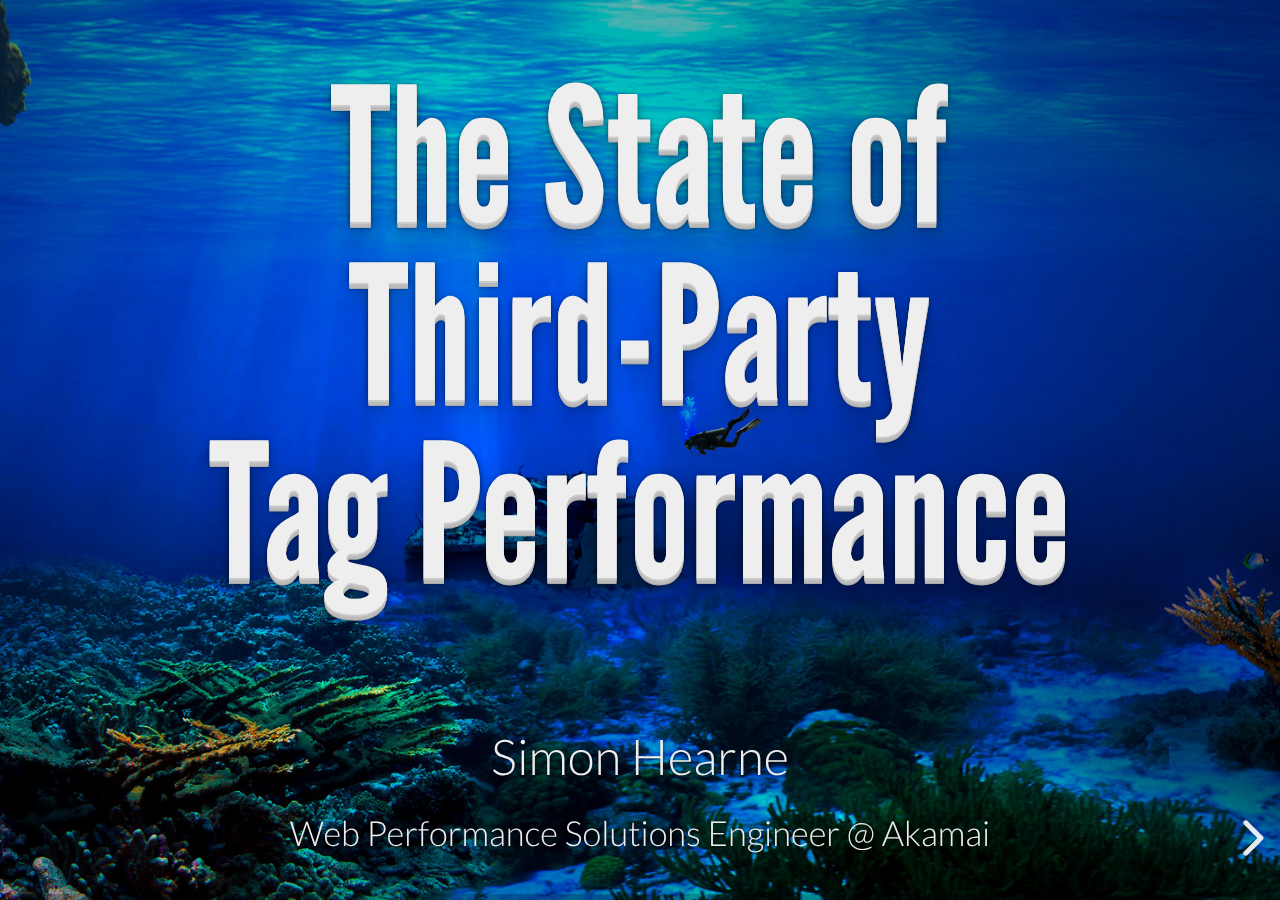
==== commit ad651e50: "font improvements" ====
--- a/ad-block-perf/index.html
+++ b/ad-block-perf/index.html
@@ -32,6 +32,7 @@
 		<meta name="twitter:image" content="https://simonhearne.com/presentations/social_adblock.jpg" />
 		
 		<!-- Printing and PDF exports -->
+		<!--
 		<script>
 			var link = document.createElement( 'link' );
 			link.rel = 'stylesheet';
@@ -39,7 +40,7 @@
 			link.href = window.location.search.match( /print-pdf/gi ) ? '../css/print/pdf.css' : '../css/print/paper.css';
 			document.getElementsByTagName( 'head' )[0].appendChild( link );
 		</script>
-
+		-->
 		<script defer src="../lib/js/head.min.js"></script>
 		<script defer src="../js/reveal.js"></script>
 		<script defer src="../lib/js/jquery-3.3.1.min.js"></script>
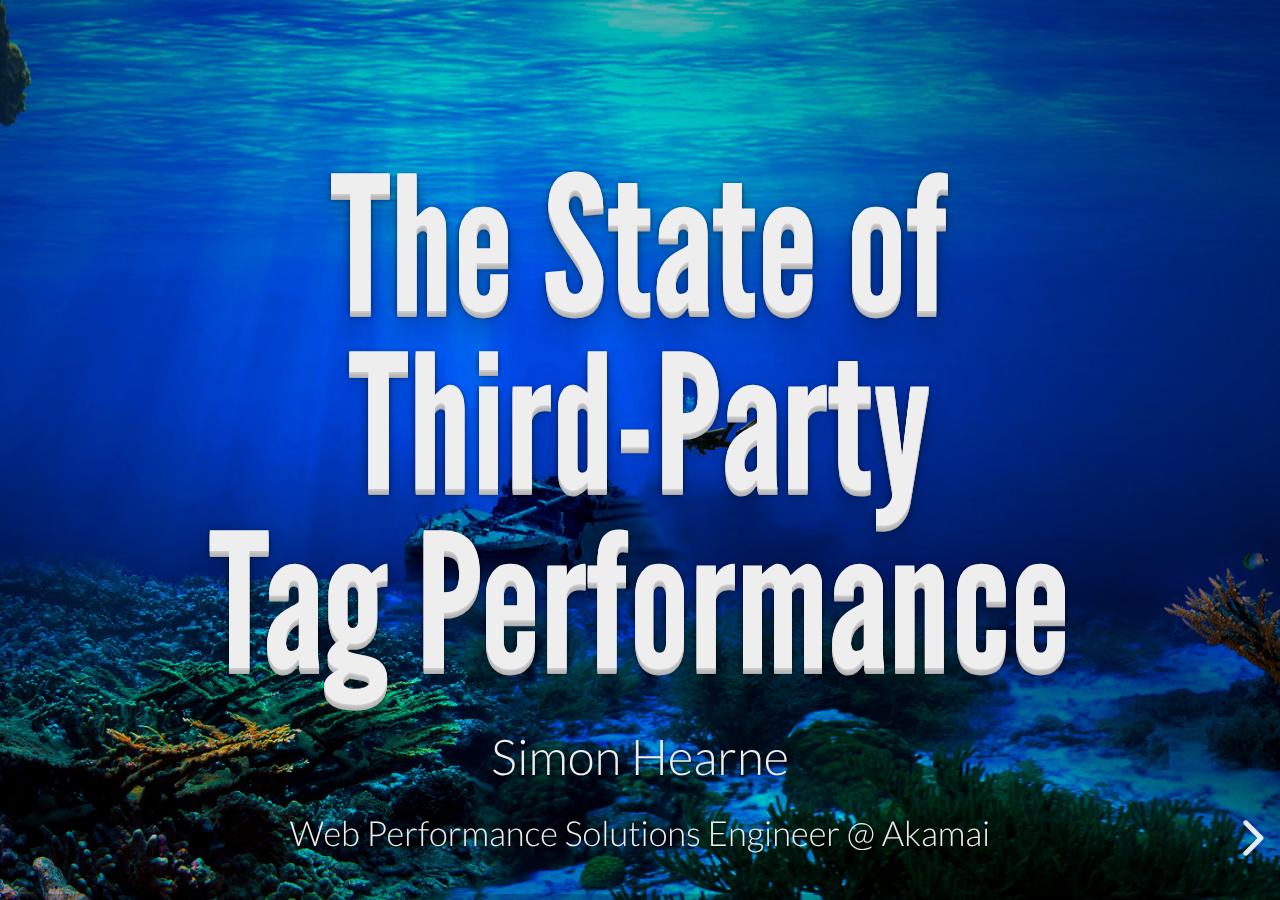
==== commit a34fd5da: "woff2" ====
--- a/ad-block-perf/index.html
+++ b/ad-block-perf/index.html
@@ -45,7 +45,7 @@
 		<script defer src="../js/reveal.js"></script>
 		<script defer src="../lib/js/jquery-3.3.1.min.js"></script>
 
-		<link rel="preload" as="font" type="font/woff"  crossorigin href="../lib/font/league-gothic/league-gothic.woff">
+		<link rel="preload" as="font" type="font/woff2" crossorigin href="../lib/font/league-gothic/league-gothic.woff2">
 		<link rel="preload" as="font" type="font/woff2" crossorigin href="../lib/font/lato-v14-latin/lato-v14-latin-300.woff2">
 		<link rel="preload" as="font" type="font/woff2" crossorigin href="../lib/font/lato-v14-latin/lato-v14-latin-300italic.woff2">
 		<link rel="preload" as="font" type="font/woff2" crossorigin href="../lib/font/lato-v14-latin/lato-v14-latin-regular.woff2">
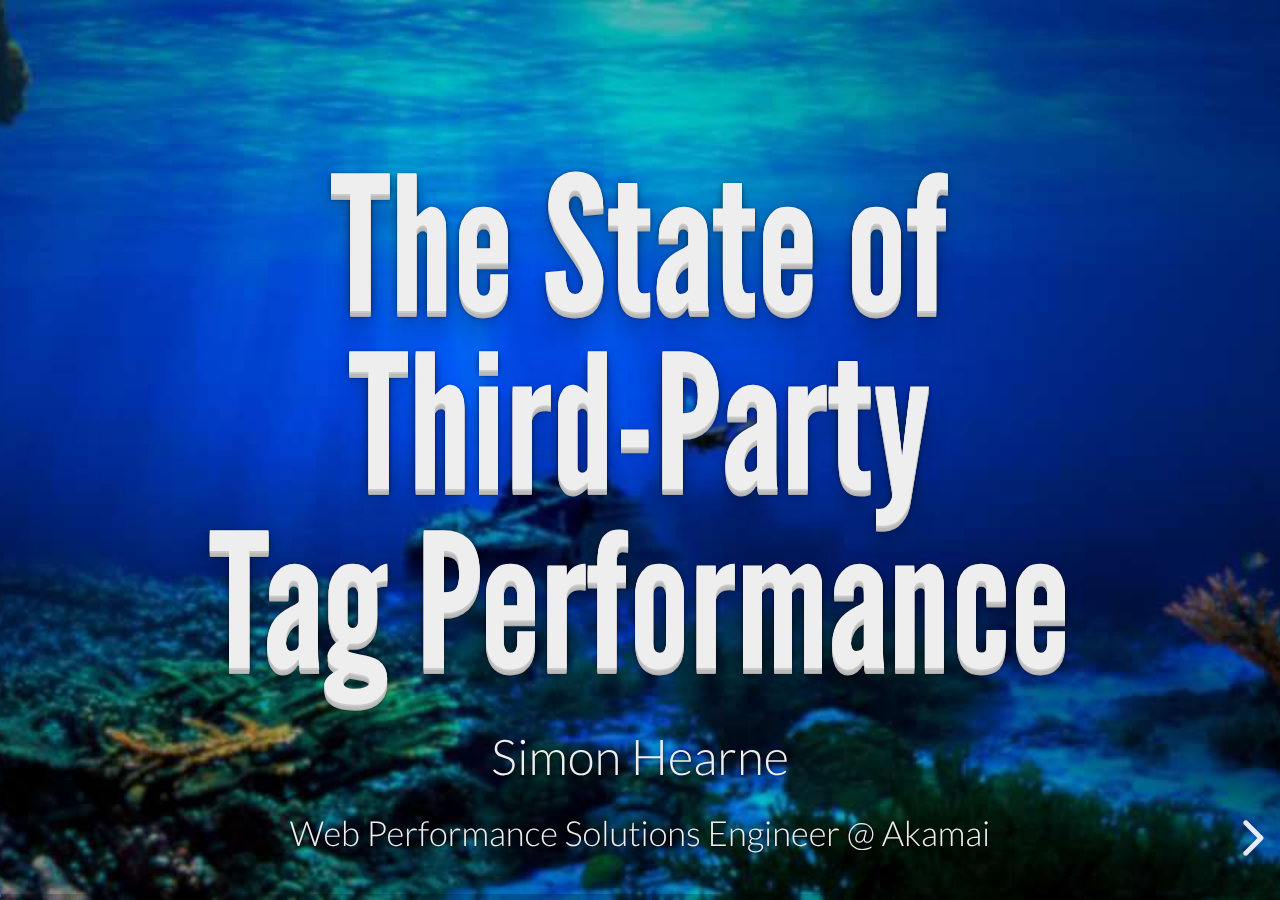
==== commit 76bab691: "min hero image" ====
--- a/ad-block-perf/index.html
+++ b/ad-block-perf/index.html
@@ -49,7 +49,8 @@
 		<link rel="preload" as="font" type="font/woff2" crossorigin href="../lib/font/lato-v14-latin/lato-v14-latin-300.woff2">
 		<link rel="preload" as="font" type="font/woff2" crossorigin href="../lib/font/lato-v14-latin/lato-v14-latin-300italic.woff2">
 		<link rel="preload" as="font" type="font/woff2" crossorigin href="../lib/font/lato-v14-latin/lato-v14-latin-regular.woff2">
-
+		<link rel="preload" as="image" href="media/underwater.jpg">
+		<link rel="preconnect" href="https://www.google-analytics.com">
 		<base target="_blank">
 		<!--[if lt IE 9]>
 		<script src="lib/js/html5shiv.js"></script>
@@ -384,11 +385,7 @@
 						{ src: '../plugin/embed-tweet/embed-tweet.js', condition: function() { return !!document.querySelector( 'div.tweet[data-src]' ); } },
 						{ src: '../lib/js/vega.min.js', condition: function() { return !!document.querySelector( 'div.vega-chart' ); } },
 						{ src: '../lib/js/vega-embed.min.js', condition: function() { return !!document.querySelector( 'div.vega-chart' ); } },
-						{ src: '../plugin/elapsed-time-bar/elapsed-time-bar.js'},
-						{ src: '../plugin/highlight/highlight.js', async: true, callback: function() { hljs.initHighlightingOnLoad(); } },
-						{ src: '../plugin/search/search.js', async: true },
-						{ src: '../plugin/zoom-js/zoom.js', async: true },
-						{ src: '../plugin/notes/notes.js', async: true }
+						{ src: '../plugin/elapsed-time-bar/elapsed-time-bar.js', condition: presenting}
 					],
 
 					keyboard: keyboard
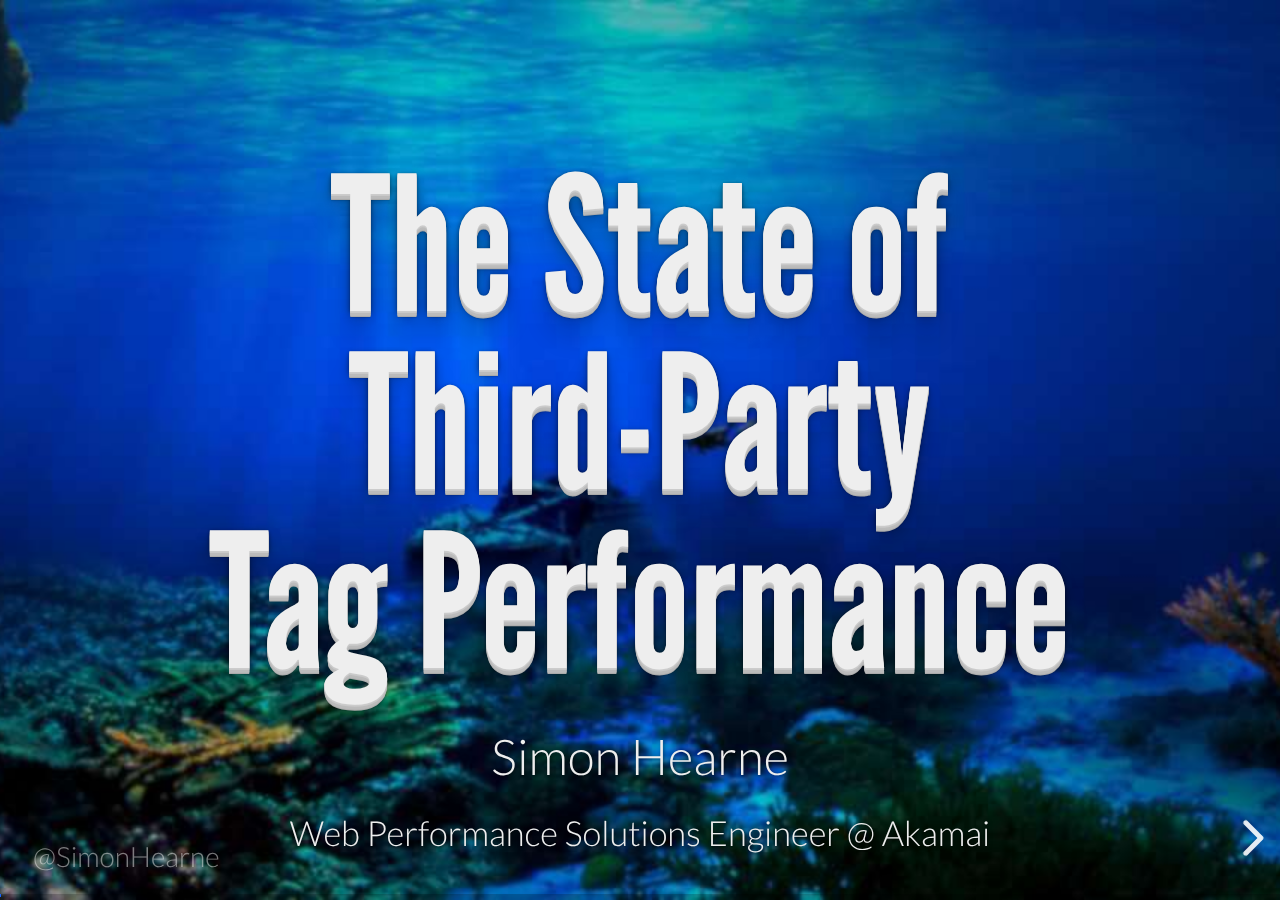
==== commit f0f518df: "update socials" ====
--- a/ad-block-perf/index.html
+++ b/ad-block-perf/index.html
@@ -22,14 +22,14 @@
 
 		<!--<link rel="stylesheet" href="../lib/css/animate.min.css">-->
 
-		<meta property=“og:image” content="https://simonhearne.com/presentations/social_adblock.jpg" />
+		<meta property=“og:image” content="https://simonhearne.com/presentations/ad-block-perf/social.jpg" />
 		<meta property=”og:image:width” content=1200 />
 		<meta property=”og:image:height” content=561 />
 		<meta name="twitter:card" content="summary_large_image" />
 		<meta name="twitter:creator" content="@SimonHearne" />
 		<meta name="twitter:title" content="The state of third-party tag performance">
 		<meta name="twitter:description" content="" />
-		<meta name="twitter:image" content="https://simonhearne.com/presentations/social_adblock.jpg" />
+		<meta name="twitter:image" content="https://simonhearne.com/presentations/ad-block-perf/social.jpg" />
 		
 		<!-- Printing and PDF exports -->
 		<!--
--- a/css/theme/simon.css
+++ b/css/theme/simon.css
@@ -136,6 +136,10 @@
   line-height: 1.3;
   text-shadow: 1px 1px 3px rgba(0,0,0,0.5); }
 
+.reveal sup {
+  vertical-align: super;
+  font-size: 50%;
+}
 /* Ensure certain elements are never larger than the slide itself */
 .reveal img,
 .reveal video,
@@ -536,6 +540,7 @@
   padding-bottom: 30px !important;
   padding-left: 33px !important;
   opacity: 0.5;
+  z-index: 999;
 }
 
 h3.with-subtitle {
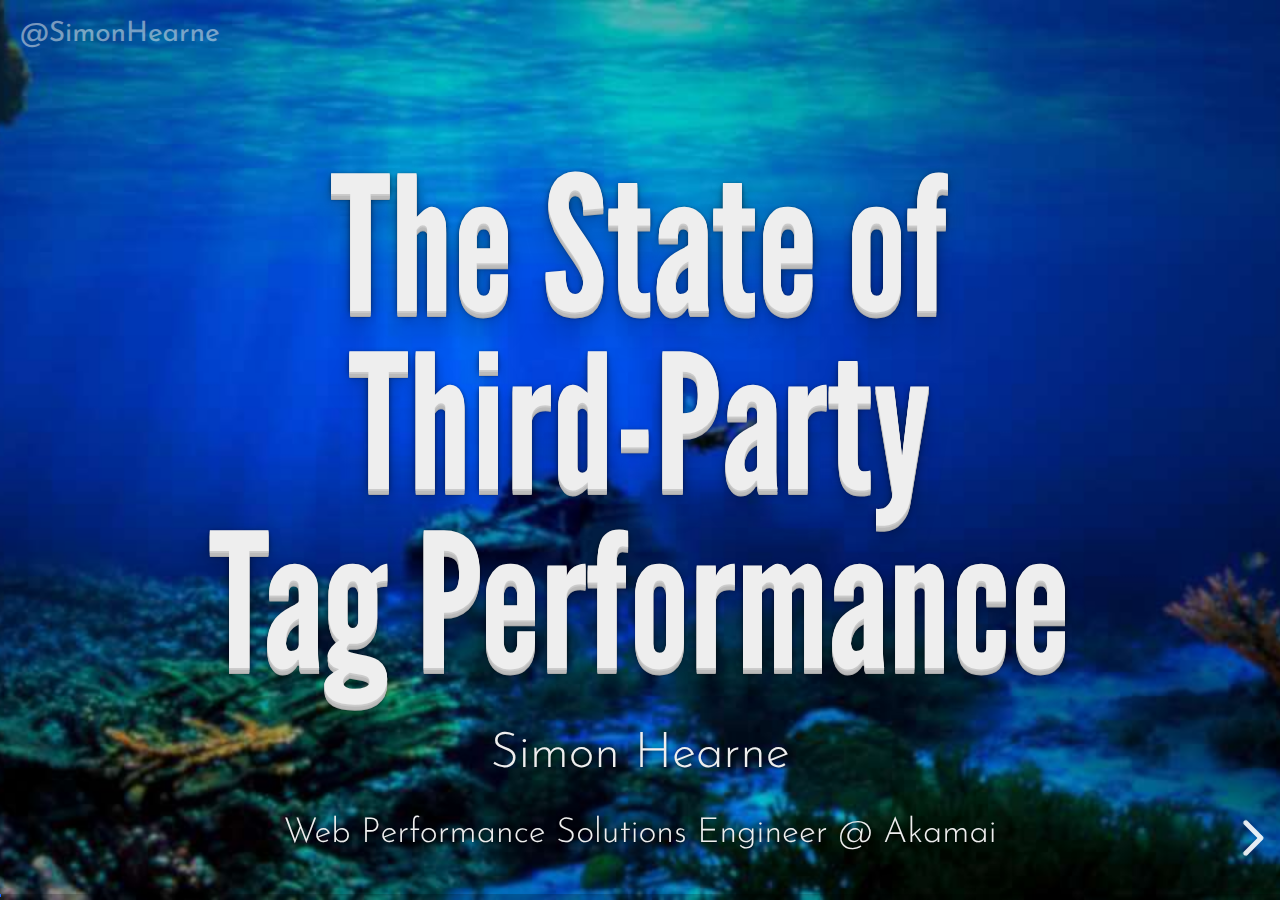
==== commit 5d7c7be2: "add social for psych-speed" ====
--- a/ad-block-perf/index.html
+++ b/ad-block-perf/index.html
@@ -22,9 +22,9 @@
 
 		<!--<link rel="stylesheet" href="../lib/css/animate.min.css">-->
 
-		<meta property=“og:image” content="https://simonhearne.com/presentations/ad-block-perf/social.jpg" />
-		<meta property=”og:image:width” content=1200 />
-		<meta property=”og:image:height” content=561 />
+		<meta property="og:image" content="https://simonhearne.com/presentations/ad-block-perf/social.jpg" />
+		<meta property="og:image:width" content=1200 />
+		<meta property="og:image:height" content=561 />
 		<meta name="twitter:card" content="summary_large_image" />
 		<meta name="twitter:creator" content="@SimonHearne" />
 		<meta name="twitter:title" content="The state of third-party tag performance">
--- a/css/theme/simon.css
+++ b/css/theme/simon.css
@@ -64,7 +64,7 @@
 }
 
 .reveal {
-  font-family: "Lato", sans-serif;
+  font-family: "Josefin Sans", sans-serif;
   font-size: 40px;
   font-weight: 300;
   color: #eee; }
@@ -78,6 +78,11 @@
   color: #fff;
   background: #FF5E99;
   text-shadow: none; }
+
+::marker {
+  font-size: 75%;
+  font-weight: 100;
+}
 
 .reveal .slides > section,
 .reveal .slides > section > section {
@@ -113,7 +118,7 @@
   font-size: 2em; }
 
 .reveal h4 {
-  font-size: 1em; 
+  font-size: 1.4em; 
   margin-bottom:-10px !IMPORTANT;
   margin-top:-20px !IMPORTANT;
   color: white !IMPORTANT;
@@ -162,10 +167,14 @@
   margin: 0 0 0 1em; }
 
 .reveal ol {
-  list-style-type: decimal; }
+  list-style-type: decimal;
+  font-size: 105%;
+}
 
 .reveal ul {
-  list-style-type: disc; }
+  list-style-type: disc;
+  font-size: 115%;
+ }
 
 .reveal ul.no-bullets {
     list-style-type: none;
@@ -194,6 +203,7 @@
   display: block;
   position: relative;
   width: 70%;
+  font-size: 120%;
   margin: 0 auto;
   padding: 5px;
   font-style: italic;
@@ -227,7 +237,7 @@
 .reveal q {
   font-style: italic; }
 
-.reveal pre {
+.reveal pre:not(.inline) {
   display: block;
   position: relative;
   width: 90%;
@@ -274,7 +284,9 @@
   text-decoration: none;
   -webkit-transition: color .15s ease;
   -moz-transition: color .15s ease;
-  transition: color .15s ease; }
+  transition: color .15s ease;
+  cursor: pointer;
+ }
 
 .reveal a:hover {
   color: #71e9f4;
@@ -518,6 +530,8 @@
   right: 0;
 }
 
+
+.presenting .hide-when-presenting,
 .hide {
   visibility: hidden;
   opacity: 0;
@@ -535,11 +549,12 @@
 
 .reveal .tagline {
   position: absolute;
-  bottom: 0;
+  top: 0;
   left: 0;
-  padding-bottom: 30px !important;
-  padding-left: 33px !important;
+  padding-top: 20px !important;
+  padding-left: 20px !important;
   opacity: 0.5;
+  font-weight: 400;
   z-index: 999;
 }
 
@@ -671,10 +686,228 @@
 }
 
 .dark-bg {
-  background-color: rgba(0,0,0,0.5);
+  width: 200% !important;
+  margin-left: -50% !important;
+  background-color: #000a;
   border-radius: 0.5em;
 }
-.lite-bg {
-  background-color: rgba(255,255,255,0.9);
+.light-bg {
+  width: 200% !important;
+  margin-left: -50% !important;
+  background-color: #fff9;
   border-radius: 0.5em;
+  color: #222 !important;
+}
+
+.help-text {
+  font-size: 50% !important;
+  font-family: monospace !important;
+  background: rgba(0,0,0,0.1) !important;
+}
+
+.monospace {
+  font-family: monospace !important;
+}
+
+p.todo {
+  background-color: yellow;
+  color: #000;
+}
+
+.columns-three {
+  display: grid;
+  grid-template-columns: auto auto auto;
+  padding: 10px;
+}
+.column-three {
+  padding: 20px;
+  text-align: center;
+}
+/*
+@media screen and (min-width: 1025px) {
+  .reveal.show-notes {
+    max-width: 100vw;
+    overflow: visible; }
+
+  .reveal .speaker-notes {
+    top: unset;
+    bottom: 0;
+    margin: 33px;
+    width: 60vw;
+    height: fit-content;
+    left: 0;
+    background-color: #f5f5f599;
+  }
+  .reveal .speaker-notes:before {
+    content: '';
+    display: none;
+    margin: 0;
+  }
+}
+*/
+
+.reveal .speaker-notes:before {
+  content: 'Slide notes'; }
+
+.reveal section.left {
+  text-align: left;
+}
+
+.reveal section.pull-up {
+  top: 1em !important;
+}
+.reveal section.pull-down {
+  top: 50vh !important;
+}
+
+/* --- WATERFALL */
+* {
+  box-sizing: border-box; 
+}
+.wf-container {
+  width: 100%;
+  height: 100%;
+  background-color: #f6f6f622;
+  padding: 1em;
+  font-family: monospace !important;
+  text-align: left;
+  zoom: 0.4;
+}
+.wf-row {
+  display: flex;
+  flex-direction: row;
+  width: 100%;
+  padding: 0.2em !important;
+  margin: 0 !important;
+}
+.wf-row:nth-child(odd) {
+  background-color: #ddd2
+}
+.wf-elem {
+  flex-basis: 1em;
+  height: 1.5em;
+  transition: all 1000ms ease-in-out;
+  opacity: 0.5;
+}
+.wf-elem.wf-width-1 {  flex-basis: 1em;}
+.wf-elem.wf-width-2 {  flex-basis: 2em;}
+.wf-elem.wf-width-3 {  flex-basis: 3em;}
+.wf-elem.wf-width-4 {  flex-basis: 4em;}
+.wf-elem.wf-width-5 {  flex-basis: 5em;}
+.wf-elem.wf-width-6 {  flex-basis: 6em;}
+.wf-elem.wf-width-7 {  flex-basis: 7em;}
+.wf-elem.wf-width-8 {  flex-basis: 8em;}
+.wf-elem.wf-width-9 {  flex-basis: 9em;}
+.wf-elem.wf-label {
+  width: 8em;
+  flex-basis: 8em;
+  flex-shrink: 0;
+  padding-right: 1em;
+  line-height: 1.5em;
+  text-align: right;
+  display:inline-block;
+}
+.wf-elem.wf-blk {
+  background-color: transparent;
+}
+.wf-dns, .wf-tcp, .wf-tls, .wf-tfb {
+  margin-top: 0.5em !important;
+  height: 0.6em;
+}
+.wf-elem.wf-dns {
+  background-color: rgb(48,150,158);
+}
+.wf-elem.wf-tcp {
+  background-color: rgb(255, 157, 66);
+}
+.wf-elem.wf-tls {
+  background-color: rgb(213,102, 223);
+}
+.wf-elem.wf-tfb {
+  background-color: rgb(64, 255, 64);
+}
+.wf-elem.wf-dld {
+  background-color: rgb(52,150,255);
+}
+.wf-elem.wf-htm {
+  background-color: rgb(130,181,252);
+}
+.wf-elem.wf-jss {
+  background-color: rgb(254,197,132);
+}
+.wf-elem.wf-css {
+  background-color: rgb(178,234,148);
+}
+.wf-elem.wf-img {
+  background-color: rgb(196,154,232);
+}
+.wf-elem.wf-fnt {
+  background-color: rgb(255,82,62);
+}
+.wf-elem.wf-event {
+  border-radius: 2em;
+  height: 1em;
+  margin-top: 0.25em;
+}
+.wf-container .wf-loadtime {
+  line-height: 1.5em;
+  flex-grow: 1;
+  padding-left: 0;
+}
+.wf-container .wf-loadtime::before {
+  content: ' |< ';
+  color: red;
+}
+
+code.wrap {
+  white-space: pre-line;
+  line-height: 1.75;
+  font-size: 80%;
+}
+/* table thingy */
+
+table.table {
+  font-size: 60%;
+  width: max-content;
+}
+
+table.table tr:nth-child(even) {
+  background-color: rgba(0, 0, 0, 0.5);
+}
+
+table.matrix {
+  font-size: 47%;
+}
+
+table.matrix td {
+  text-align: center;
+  vertical-align: middle;
+}
+
+table.matrix td.cell-lo {
+  background-color: #ffff001a;
+}
+
+table.matrix td.cell-lo::after {
+  content: '•';
+}
+
+table.matrix td.cell-md {
+  background-color: #ffff0078;
+}
+
+table.matrix td.cell-md::after {
+  content: '✔︎';
+}
+
+table.matrix td.cell-hi {
+  background-color: #00ff2278;
+}
+
+table.matrix td.cell-hi::after {
+  content: '✔︎︎︎✔︎';
+}
+
+table.matrix td:nth-child(4), th:nth-child(4) {
+  border-right: 1px solid;
 }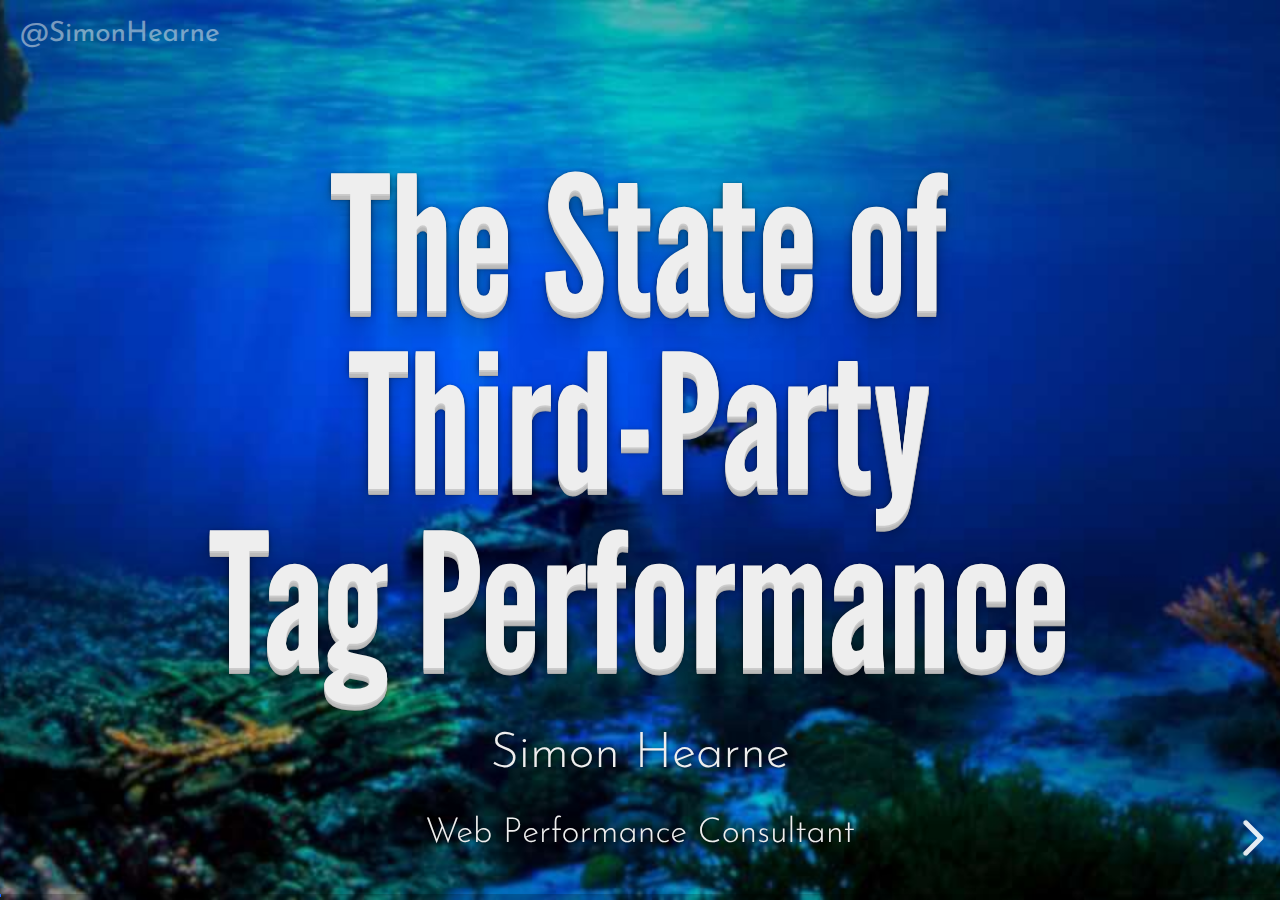
==== commit c8ccf617: "remove Akamai refs" ====
--- a/ad-block-perf/index.html
+++ b/ad-block-perf/index.html
@@ -66,7 +66,7 @@
 					<h1 style="line-height: 0.95;">The State of<br>Third-Party<br>Tag Performance</h1>
 					<div class="bottom" style="position: fixed;bottom: 0;width: 100%;text-align: center;">
 						<p style="margin-bottom:0;">Simon Hearne</p>
-						<p class="smaller">Web Performance Solutions Engineer @ Akamai</p>		
+						<p class="smaller">Web Performance Consultant</p>		
 						<p id="help-text" class="help-text"></p>
 					</div>
 				</section>
@@ -325,7 +325,7 @@
 					<section>
 						<h2>Thank you 🙏</h2>
 						<ul class="no-bullets">
-							<li>📧&nbsp;&nbsp;shearne@akamai.com</li>
+							<li>📧&nbsp;&nbsp;simon@hearne.me</li>
 							<li>📣&nbsp;&nbsp;@SimonHearne</li>
 							<li>🌎&nbsp;&nbsp;simonhearne.com</li>
 						</ul>
--- a/css/theme/simon.css
+++ b/css/theme/simon.css
@@ -140,7 +140,8 @@
   margin: 20px 0;
   line-height: 1.3;
   text-shadow: 1px 1px 3px rgba(0,0,0,0.5); }
-
+.reveal .speaker-notes p {
+  text-shadow: none; }
 .reveal sup {
   vertical-align: super;
   font-size: 50%;
@@ -211,14 +212,16 @@
   box-shadow: 0px 0px 2px rgba(0, 0, 0, 0.2); }
 
   .reveal blockquote::before {
-    content: '“';
+    content: '"';
     position: absolute;
-    font-size: 4.5rem;
+    font-size: 15rem;
     text-align: left;
     top: -2rem;
     left: -2rem;
     opacity: 0.3;
-  }
+    font-family: cursive;
+  }
+  
 .reveal blockquote p:first-child,
 .reveal blockquote p:last-child {
   display: inline-block; }
